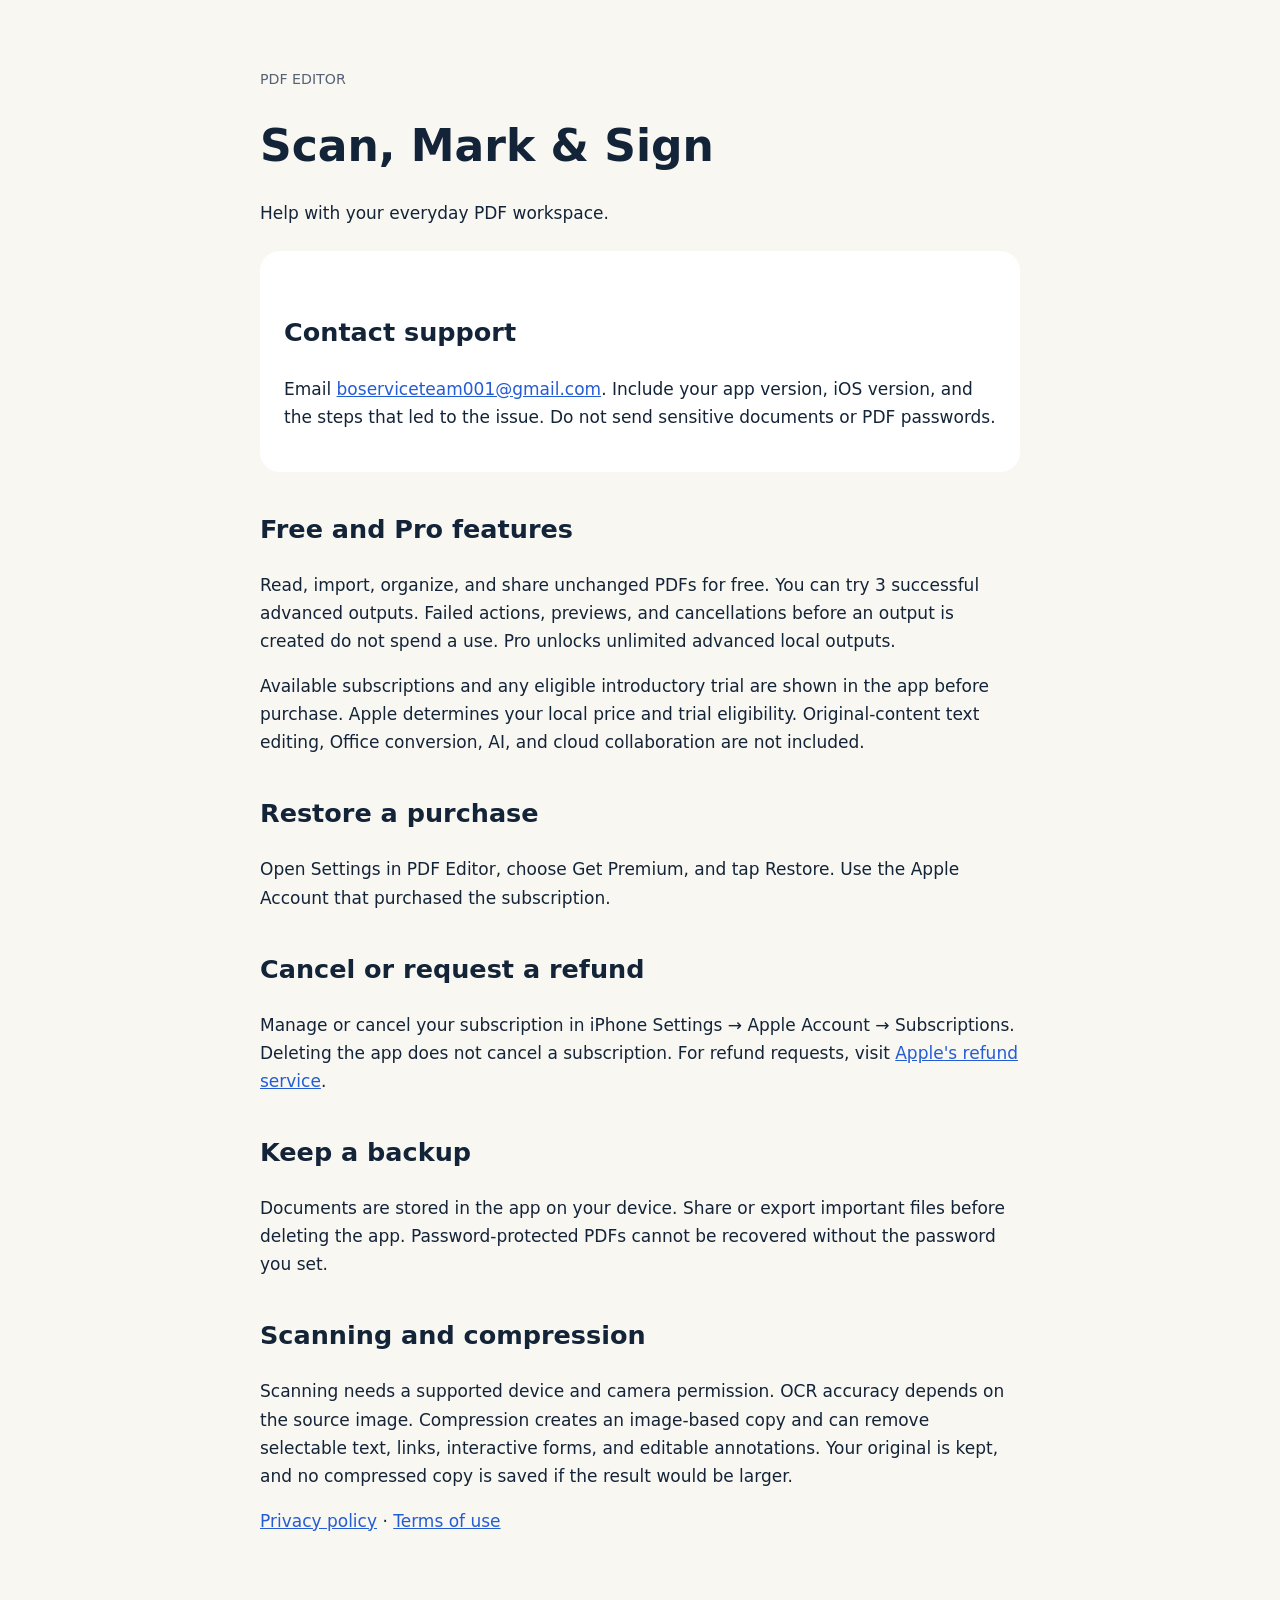
==== pdf-editor/index.html @ 73bda3d1 "Add PDF Editor support and privacy pages" ====
<!doctype html><html lang="en"><meta charset="utf-8"><meta name="viewport" content="width=device-width,initial-scale=1"><title>PDF Editor Support</title><style>body{margin:0;background:#f8f7f2;color:#142438;font:17px/1.65 system-ui}main{max-width:760px;margin:auto;padding:64px 24px}h1{font-size:44px;line-height:1.1}h2{margin-top:36px}a{color:#245cd4}.card{background:white;border-radius:20px;padding:24px;margin:24px 0}small{color:#566273}</style><main><small>PDF EDITOR</small><h1>Scan, Mark &amp; Sign</h1><p>Help with your everyday PDF workspace.</p><div class="card"><h2>Contact support</h2><p>Email <a href="mailto:boserviceteam001@gmail.com?subject=PDF%20Editor%20Support">boserviceteam001@gmail.com</a>. Include your app version, iOS version, and the steps that led to the issue. Do not send sensitive documents or PDF passwords.</p></div><h2>Free and Pro features</h2><p>Read, import, organize, and share unchanged PDFs for free. You can try 3 successful advanced outputs. Failed actions, previews, and cancellations before an output is created do not spend a use. Pro unlocks unlimited advanced local outputs.</p><p>Available subscriptions and any eligible introductory trial are shown in the app before purchase. Apple determines your local price and trial eligibility. Original-content text editing, Office conversion, AI, and cloud collaboration are not included.</p><h2>Restore a purchase</h2><p>Open Settings in PDF Editor, choose Get Premium, and tap Restore. Use the Apple Account that purchased the subscription.</p><h2>Cancel or request a refund</h2><p>Manage or cancel your subscription in iPhone Settings → Apple Account → Subscriptions. Deleting the app does not cancel a subscription. For refund requests, visit <a href="https://reportaproblem.apple.com/">Apple's refund service</a>.</p><h2>Keep a backup</h2><p>Documents are stored in the app on your device. Share or export important files before deleting the app. Password-protected PDFs cannot be recovered without the password you set.</p><h2>Scanning and compression</h2><p>Scanning needs a supported device and camera permission. OCR accuracy depends on the source image. Compression creates an image-based copy and can remove selectable text, links, interactive forms, and editable annotations. Your original is kept, and no compressed copy is saved if the result would be larger.</p><p><a href="privacy.html">Privacy policy</a> · <a href="https://www.apple.com/legal/internet-services/itunes/dev/stdeula/">Terms of use</a></p></main></html>
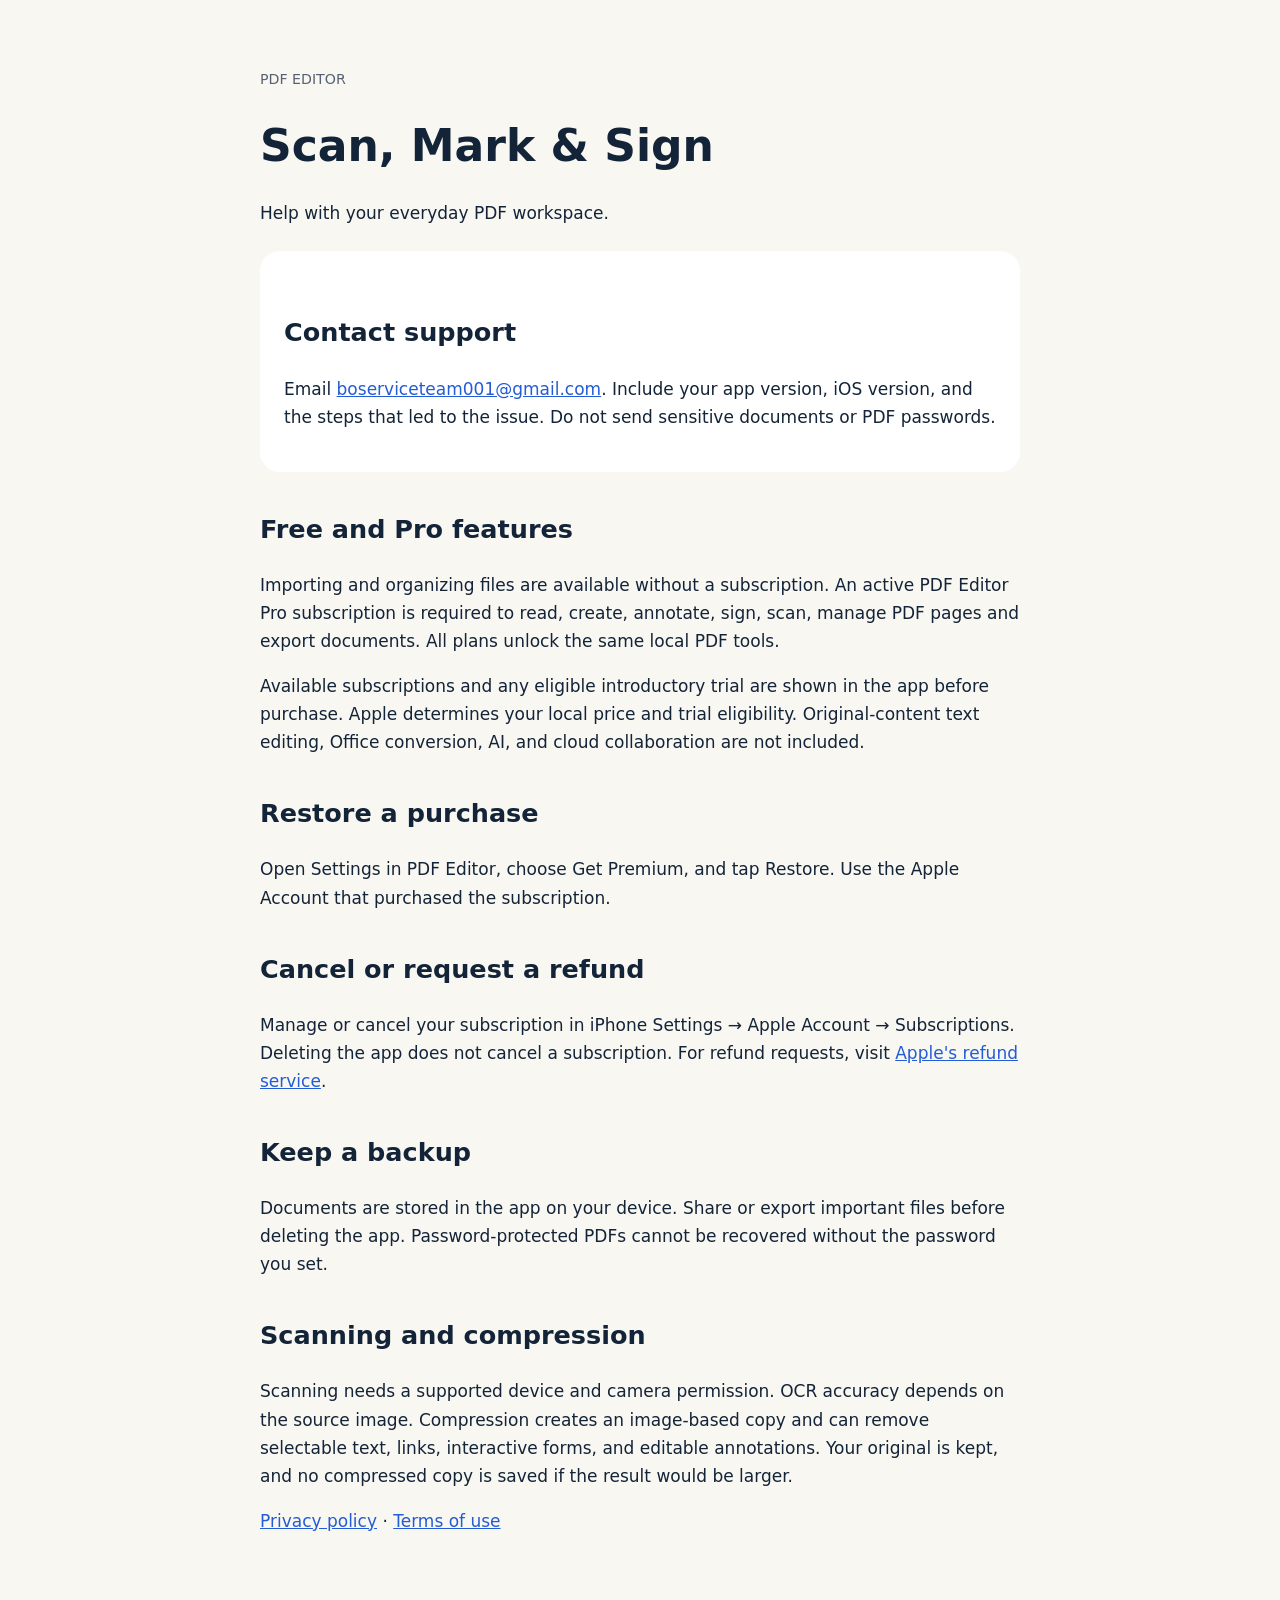
==== commit 423c6031: "Align PDF Editor support with subscription-required tools" ====
--- a/pdf-editor/index.html
+++ b/pdf-editor/index.html
@@ -1 +1 @@
-<!doctype html><html lang="en"><meta charset="utf-8"><meta name="viewport" content="width=device-width,initial-scale=1"><title>PDF Editor Support</title><style>body{margin:0;background:#f8f7f2;color:#142438;font:17px/1.65 system-ui}main{max-width:760px;margin:auto;padding:64px 24px}h1{font-size:44px;line-height:1.1}h2{margin-top:36px}a{color:#245cd4}.card{background:white;border-radius:20px;padding:24px;margin:24px 0}small{color:#566273}</style><main><small>PDF EDITOR</small><h1>Scan, Mark &amp; Sign</h1><p>Help with your everyday PDF workspace.</p><div class="card"><h2>Contact support</h2><p>Email <a href="mailto:boserviceteam001@gmail.com?subject=PDF%20Editor%20Support">boserviceteam001@gmail.com</a>. Include your app version, iOS version, and the steps that led to the issue. Do not send sensitive documents or PDF passwords.</p></div><h2>Free and Pro features</h2><p>Read, import, organize, and share unchanged PDFs for free. You can try 3 successful advanced outputs. Failed actions, previews, and cancellations before an output is created do not spend a use. Pro unlocks unlimited advanced local outputs.</p><p>Available subscriptions and any eligible introductory trial are shown in the app before purchase. Apple determines your local price and trial eligibility. Original-content text editing, Office conversion, AI, and cloud collaboration are not included.</p><h2>Restore a purchase</h2><p>Open Settings in PDF Editor, choose Get Premium, and tap Restore. Use the Apple Account that purchased the subscription.</p><h2>Cancel or request a refund</h2><p>Manage or cancel your subscription in iPhone Settings → Apple Account → Subscriptions. Deleting the app does not cancel a subscription. For refund requests, visit <a href="https://reportaproblem.apple.com/">Apple's refund service</a>.</p><h2>Keep a backup</h2><p>Documents are stored in the app on your device. Share or export important files before deleting the app. Password-protected PDFs cannot be recovered without the password you set.</p><h2>Scanning and compression</h2><p>Scanning needs a supported device and camera permission. OCR accuracy depends on the source image. Compression creates an image-based copy and can remove selectable text, links, interactive forms, and editable annotations. Your original is kept, and no compressed copy is saved if the result would be larger.</p><p><a href="privacy.html">Privacy policy</a> · <a href="https://www.apple.com/legal/internet-services/itunes/dev/stdeula/">Terms of use</a></p></main></html>
+<!doctype html><html lang="en"><meta charset="utf-8"><meta name="viewport" content="width=device-width,initial-scale=1"><title>PDF Editor Support</title><style>body{margin:0;background:#f8f7f2;color:#142438;font:17px/1.65 system-ui}main{max-width:760px;margin:auto;padding:64px 24px}h1{font-size:44px;line-height:1.1}h2{margin-top:36px}a{color:#245cd4}.card{background:white;border-radius:20px;padding:24px;margin:24px 0}small{color:#566273}</style><main><small>PDF EDITOR</small><h1>Scan, Mark &amp; Sign</h1><p>Help with your everyday PDF workspace.</p><div class="card"><h2>Contact support</h2><p>Email <a href="mailto:boserviceteam001@gmail.com?subject=PDF%20Editor%20Support">boserviceteam001@gmail.com</a>. Include your app version, iOS version, and the steps that led to the issue. Do not send sensitive documents or PDF passwords.</p></div><h2>Free and Pro features</h2><p>Importing and organizing files are available without a subscription. An active PDF Editor Pro subscription is required to read, create, annotate, sign, scan, manage PDF pages and export documents. All plans unlock the same local PDF tools.</p><p>Available subscriptions and any eligible introductory trial are shown in the app before purchase. Apple determines your local price and trial eligibility. Original-content text editing, Office conversion, AI, and cloud collaboration are not included.</p><h2>Restore a purchase</h2><p>Open Settings in PDF Editor, choose Get Premium, and tap Restore. Use the Apple Account that purchased the subscription.</p><h2>Cancel or request a refund</h2><p>Manage or cancel your subscription in iPhone Settings → Apple Account → Subscriptions. Deleting the app does not cancel a subscription. For refund requests, visit <a href="https://reportaproblem.apple.com/">Apple's refund service</a>.</p><h2>Keep a backup</h2><p>Documents are stored in the app on your device. Share or export important files before deleting the app. Password-protected PDFs cannot be recovered without the password you set.</p><h2>Scanning and compression</h2><p>Scanning needs a supported device and camera permission. OCR accuracy depends on the source image. Compression creates an image-based copy and can remove selectable text, links, interactive forms, and editable annotations. Your original is kept, and no compressed copy is saved if the result would be larger.</p><p><a href="privacy.html">Privacy policy</a> · <a href="https://www.apple.com/legal/internet-services/itunes/dev/stdeula/">Terms of use</a></p></main></html>
